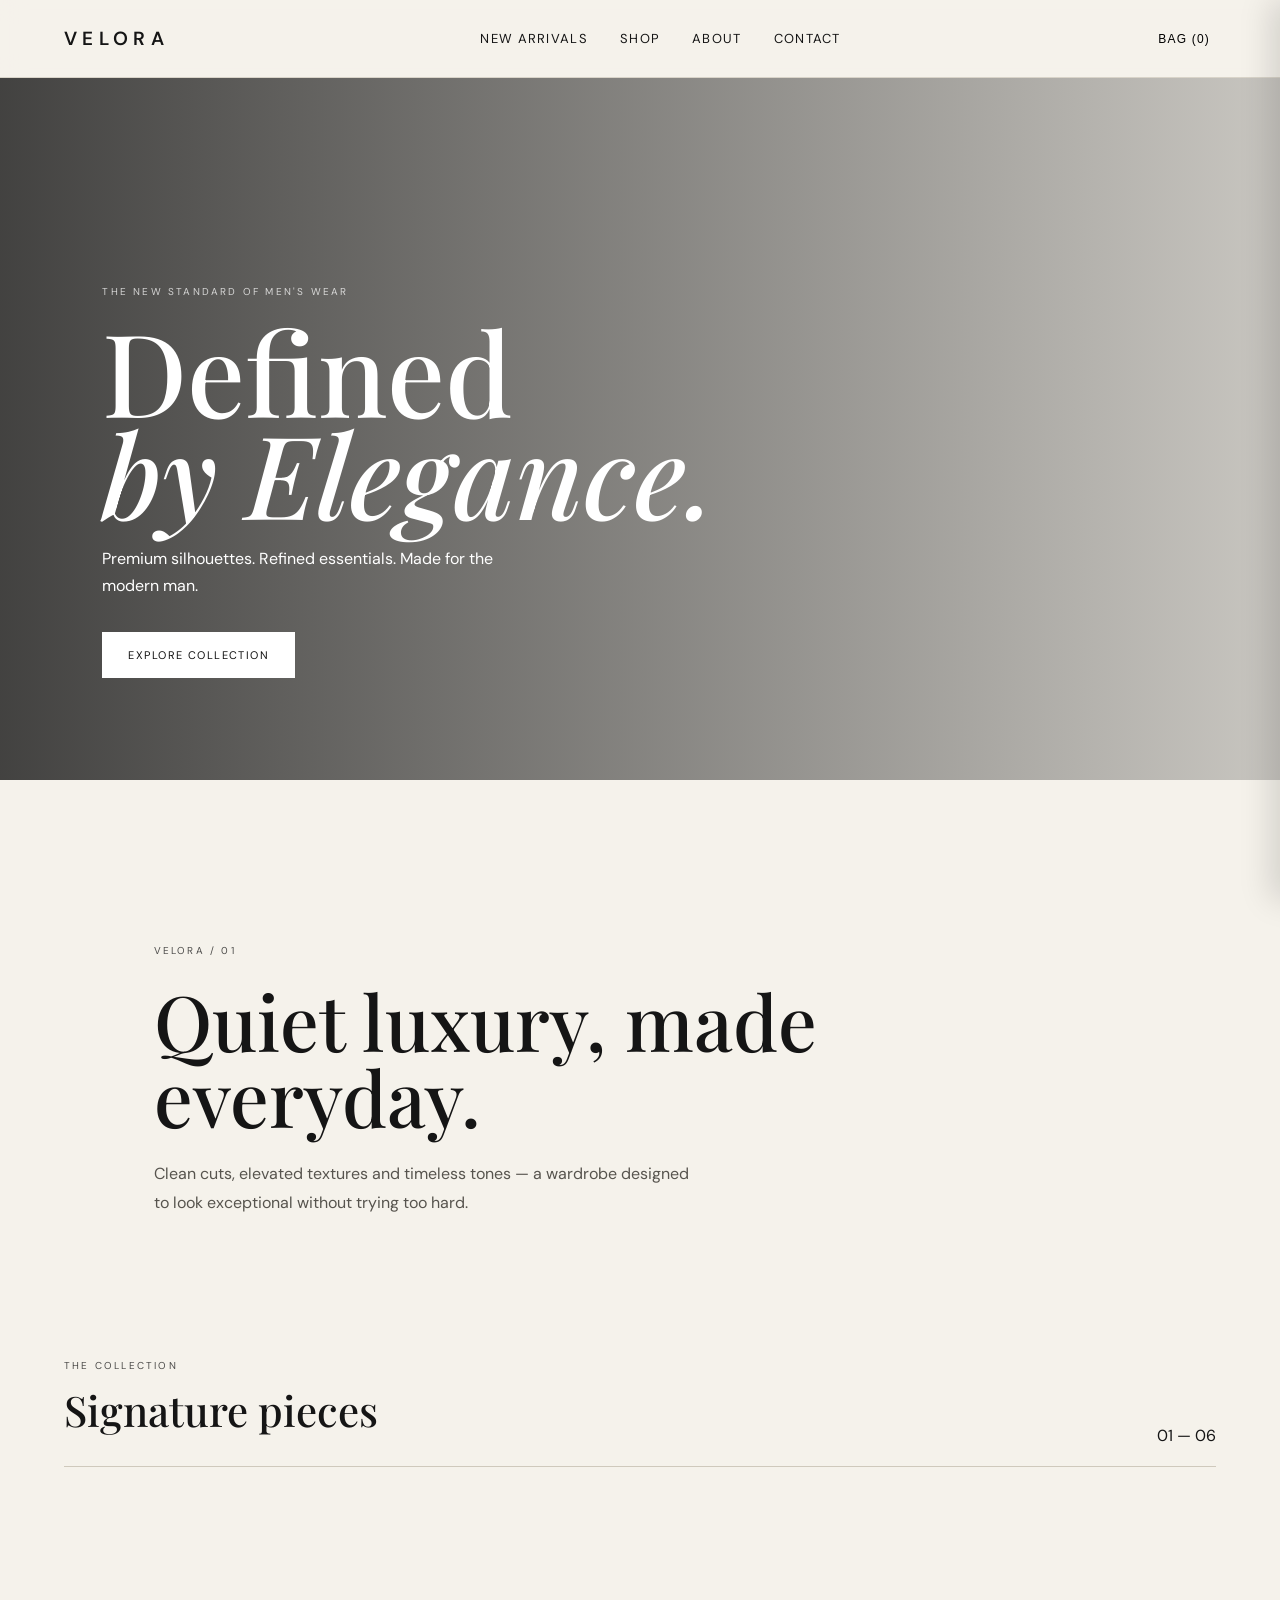
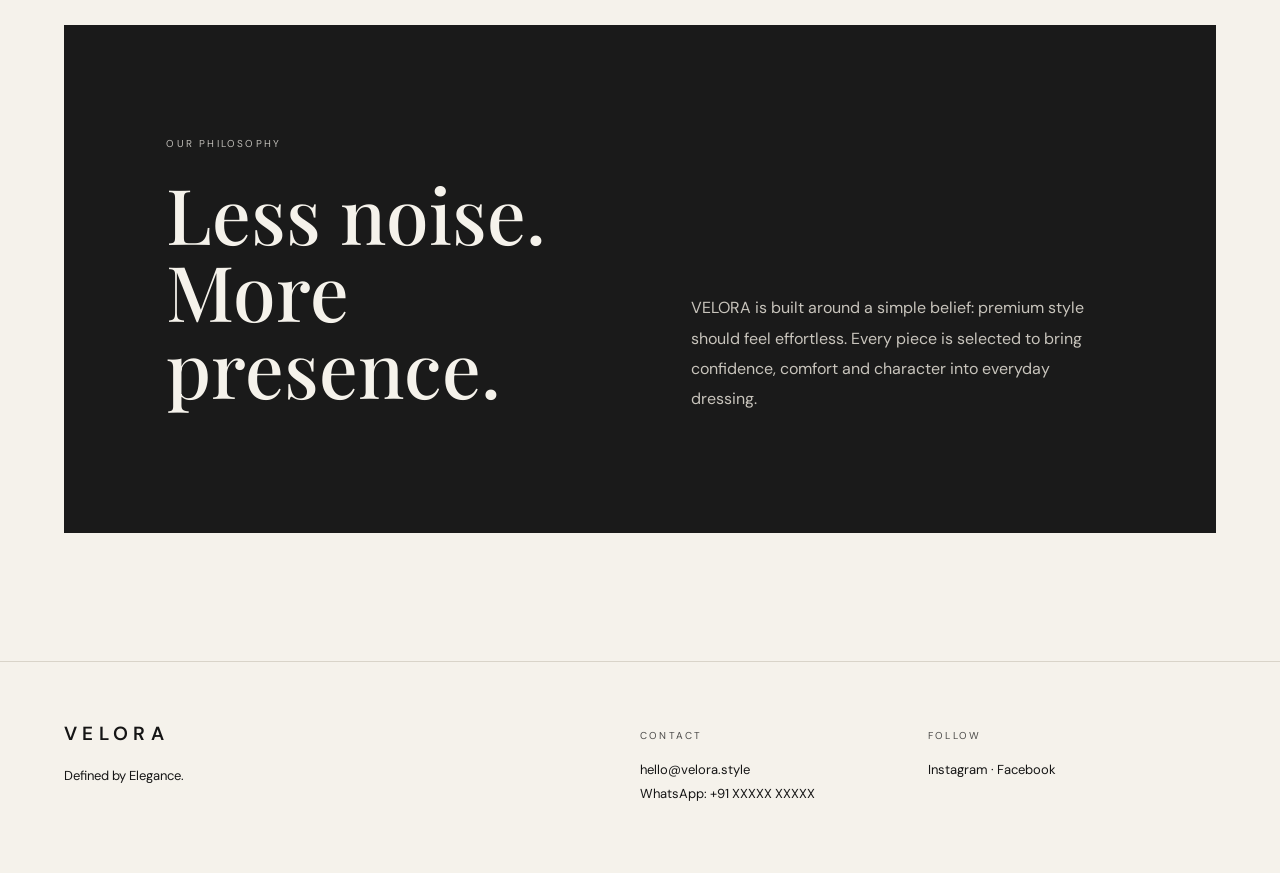
==== index.html @ 1e8ca7fe "Add files via upload" ====
<!doctype html><html><head><meta charset="utf-8"><meta name="viewport" content="width=device-width,initial-scale=1"><title>VELORA — Defined by Elegance</title><link rel="stylesheet" href="style.css"></head><body><header><a class="logo" href="#">VELORA</a><nav><a href="#new">New Arrivals</a><a href="#shop">Shop</a><a href="#about">About</a><a href="#contact">Contact</a></nav><button class="cart" onclick="toggleCart()">Bag (<span id="count">0</span>)</button></header><main><section class="hero"><div><p class="eyebrow">THE NEW STANDARD OF MEN'S WEAR</p><h1>Defined<br><i>by Elegance.</i></h1><p class="lead">Premium silhouettes. Refined essentials. Made for the modern man.</p><a class="btn" href="#shop">Explore Collection</a></div></section><section id="new" class="intro"><p class="eyebrow">VELORA / 01</p><h2>Quiet luxury, made everyday.</h2><p>Clean cuts, elevated textures and timeless tones — a wardrobe designed to look exceptional without trying too hard.</p></section><section id="shop" class="shop"><div class="section-head"><div><p class="eyebrow">THE COLLECTION</p><h2>Signature pieces</h2></div><span>01 — 06</span></div><div class="grid" id="products"></div></section><section id="about" class="story"><div><p class="eyebrow">OUR PHILOSOPHY</p><h2>Less noise.<br>More presence.</h2></div><p>VELORA is built around a simple belief: premium style should feel effortless. Every piece is selected to bring confidence, comfort and character into everyday dressing.</p></section></main><footer id="contact"><div><div class="logo">VELORA</div><p>Defined by Elegance.</p></div><div><p class="eyebrow">CONTACT</p><p>hello@velora.style<br>WhatsApp: +91 XXXXX XXXXX</p></div><div><p class="eyebrow">FOLLOW</p><p>Instagram · Facebook</p></div></footer><aside id="drawer"><button onclick="toggleCart()">×</button><h2>Your Bag</h2><div id="items">Your bag is empty.</div><div class="total">Total <strong>₹<span id="total">0</span></strong></div><button class="btn full" onclick="alert('Connect your payment gateway to activate checkout.')">Checkout</button></aside><script src="script.js"></script></body></html>
---- style.css ----
@import url('https://fonts.googleapis.com/css2?family=DM+Sans:wght@400;500;600&family=Playfair+Display:ital,wght@0,500;0,600;1,500&display=swap');*{box-sizing:border-box}body{margin:0;background:#f5f2eb;color:#151515;font-family:'DM Sans',sans-serif}a{text-decoration:none;color:inherit}header{height:78px;display:flex;align-items:center;justify-content:space-between;padding:0 5vw;border-bottom:1px solid #d9d4c9;position:sticky;top:0;background:#f5f2ebee;backdrop-filter:blur(12px);z-index:5}.logo{font-weight:600;letter-spacing:.28em;font-size:19px}nav{display:flex;gap:32px;font-size:13px;text-transform:uppercase;letter-spacing:.1em}button{border:0;background:none;cursor:pointer}.cart{text-transform:uppercase;letter-spacing:.1em;font-size:12px}.hero{min-height:78vh;display:flex;align-items:end;padding:8vw 8vw;background:linear-gradient(90deg,#161616cc,#16161633),url('https://images.unsplash.com/photo-1617137968427-85924c800a22?auto=format&fit=crop&w=1800&q=85') center/cover;color:#fff}.hero>div{max-width:650px}.eyebrow{font-size:10px;letter-spacing:.22em;text-transform:uppercase;opacity:.75}.hero h1{font:500 clamp(58px,9vw,125px)/.88 'Playfair Display',serif;margin:22px 0}.hero h1 i{font-weight:500}.lead{font-size:16px;max-width:450px;line-height:1.7;margin-bottom:32px}.btn{display:inline-block;padding:16px 26px;background:#fff;color:#111;text-transform:uppercase;letter-spacing:.13em;font-size:11px}.intro{padding:12vw 12vw 9vw;max-width:1000px}.intro h2,.story h2{font:500 clamp(40px,6vw,78px)/1 'Playfair Display',serif;margin:25px 0}.intro>p:last-child{max-width:550px;line-height:1.8;color:#57544e}.shop{padding:0 5vw 10vw}.section-head{display:flex;justify-content:space-between;align-items:end;border-bottom:1px solid #cfc9bc;padding-bottom:20px;margin-bottom:30px}.section-head h2{font:500 42px 'Playfair Display';margin:8px 0}.grid{display:grid;grid-template-columns:repeat(3,1fr);gap:22px}.product img{width:100%;aspect-ratio:4/5;object-fit:cover;display:block}.product .meta{display:flex;justify-content:space-between;padding:15px 2px}.product h3{font-size:14px;font-weight:500;margin:0 0 7px}.product p{font-size:12px;color:#777;margin:0}.price{font-size:13px}.add{border-bottom:1px solid #222;padding:0 0 3px;font-size:11px;text-transform:uppercase;letter-spacing:.08em}.story{margin:0 5vw 10vw;padding:8vw;background:#1a1a1a;color:#f5f2eb;display:grid;grid-template-columns:1fr 1fr;gap:8vw}.story p:last-child{line-height:1.9;align-self:end;max-width:440px;color:#c8c4bc}footer{padding:55px 5vw;display:grid;grid-template-columns:2fr 1fr 1fr;border-top:1px solid #d9d4c9;line-height:1.8;font-size:13px}#drawer{position:fixed;right:-420px;top:0;width:min(420px,100%);height:100%;background:#f5f2eb;z-index:10;padding:35px;transition:.35s;box-shadow:-10px 0 30px #0002}#drawer.open{right:0}#drawer>button{font-size:30px;float:right}.total{border-top:1px solid #ccc;margin-top:30px;padding-top:20px;display:flex;justify-content:space-between}.full{width:100%;margin-top:20px;background:#111;color:#fff}.item{display:flex;justify-content:space-between;padding:15px 0;border-bottom:1px solid #ddd;font-size:13px}@media(max-width:700px){nav{display:none}.hero{min-height:72vh;padding:10vw 6vw}.grid{grid-template-columns:repeat(2,1fr);gap:12px}.product .meta{display:block}.price{margin-top:8px}.story,footer{grid-template-columns:1fr}.story{padding:12vw 7vw;gap:30px}.intro{padding:18vw 7vw}.section-head h2{font-size:34px}}
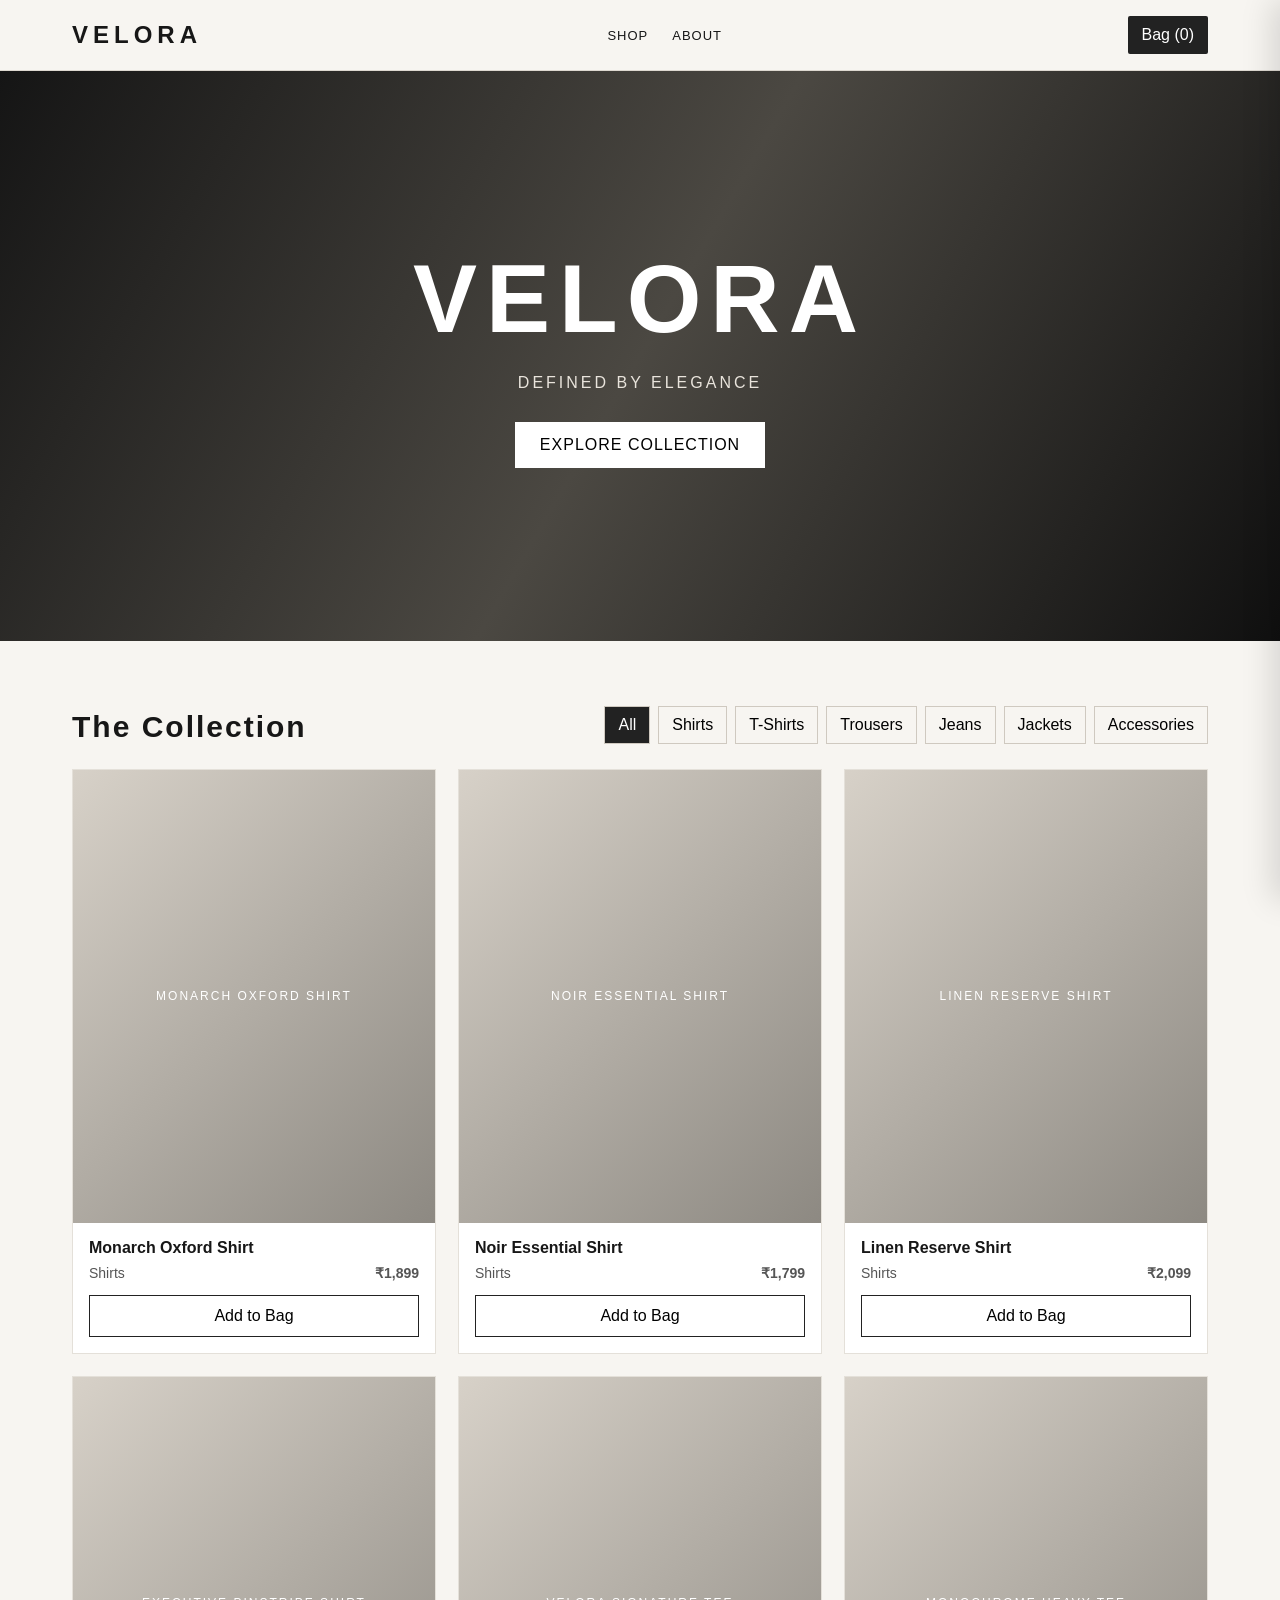
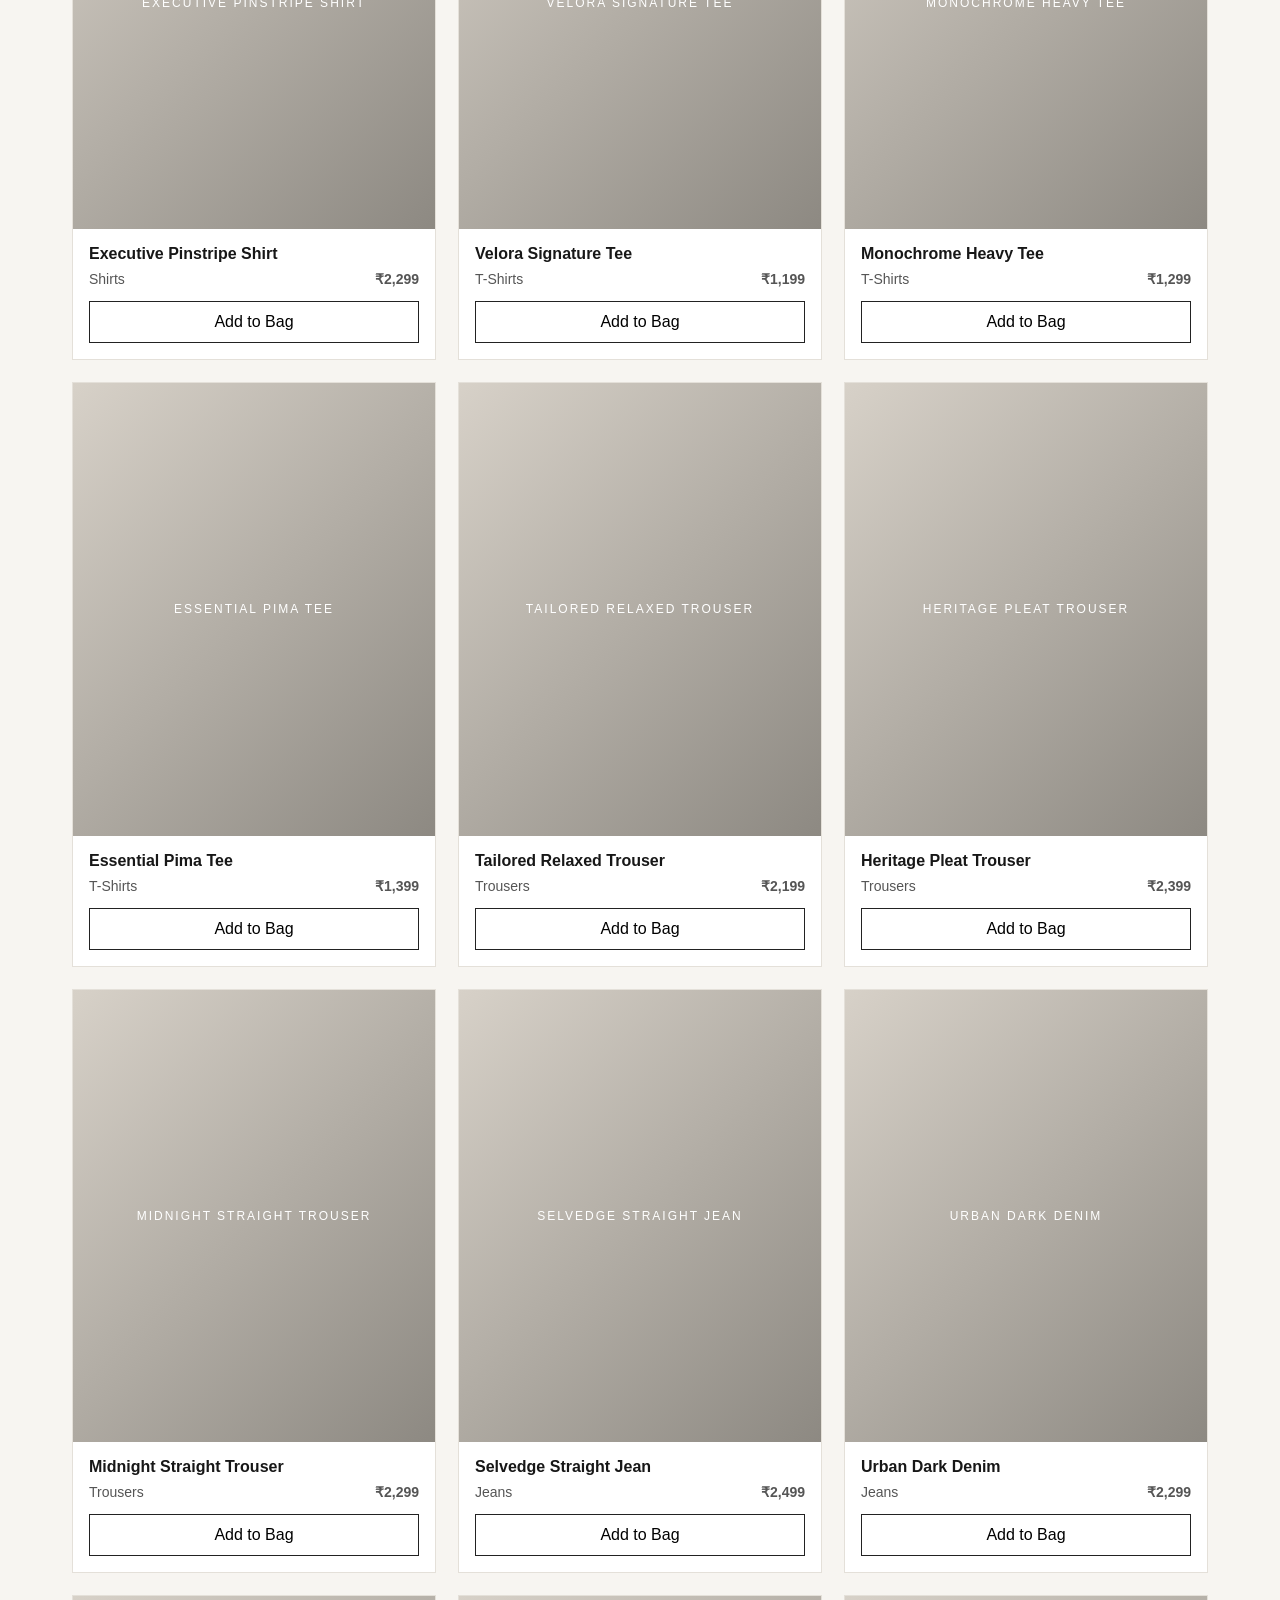
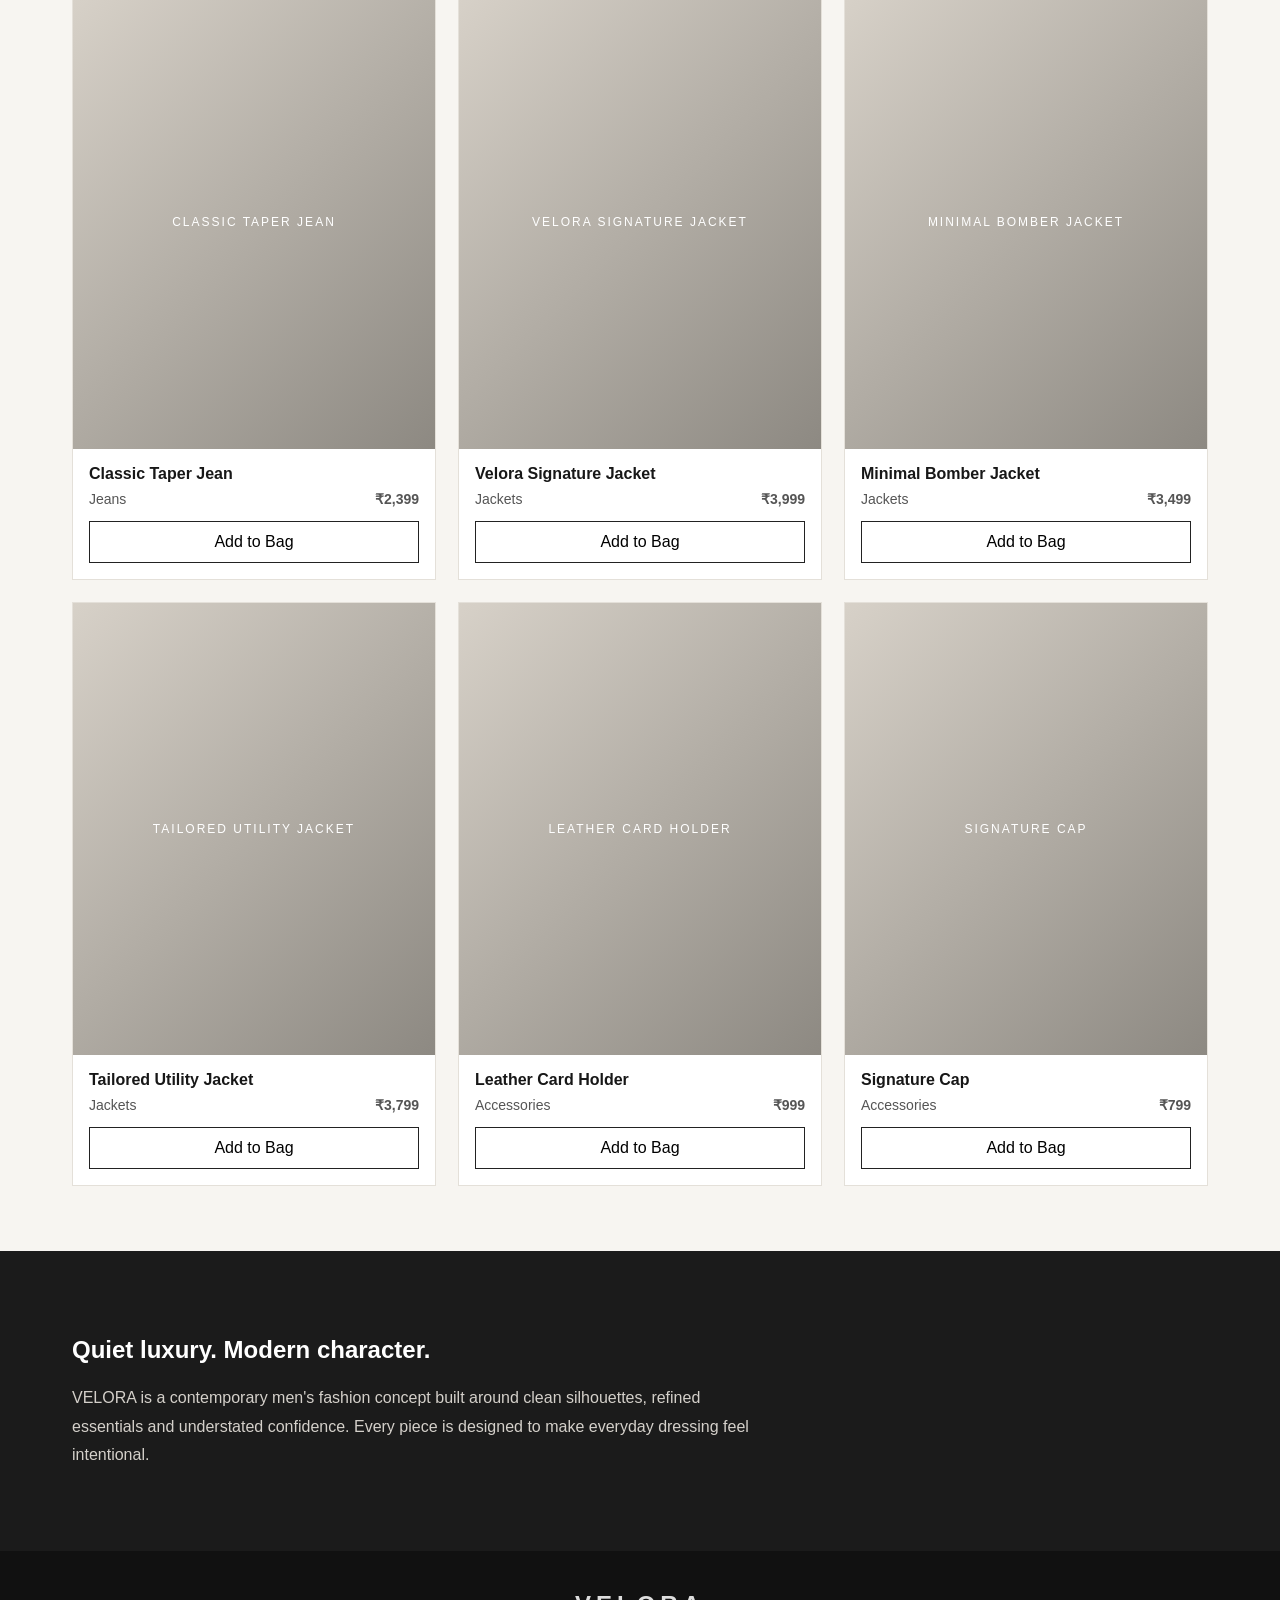
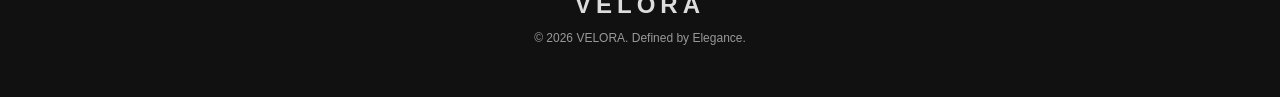
==== commit 7e3ad48e: "Add files via upload" ====
--- a/index.html
+++ b/index.html
@@ -1 +1,49 @@
-<!doctype html><html><head><meta charset="utf-8"><meta name="viewport" content="width=device-width,initial-scale=1"><title>VELORA — Defined by Elegance</title><link rel="stylesheet" href="style.css"></head><body><header><a class="logo" href="#">VELORA</a><nav><a href="#new">New Arrivals</a><a href="#shop">Shop</a><a href="#about">About</a><a href="#contact">Contact</a></nav><button class="cart" onclick="toggleCart()">Bag (<span id="count">0</span>)</button></header><main><section class="hero"><div><p class="eyebrow">THE NEW STANDARD OF MEN'S WEAR</p><h1>Defined<br><i>by Elegance.</i></h1><p class="lead">Premium silhouettes. Refined essentials. Made for the modern man.</p><a class="btn" href="#shop">Explore Collection</a></div></section><section id="new" class="intro"><p class="eyebrow">VELORA / 01</p><h2>Quiet luxury, made everyday.</h2><p>Clean cuts, elevated textures and timeless tones — a wardrobe designed to look exceptional without trying too hard.</p></section><section id="shop" class="shop"><div class="section-head"><div><p class="eyebrow">THE COLLECTION</p><h2>Signature pieces</h2></div><span>01 — 06</span></div><div class="grid" id="products"></div></section><section id="about" class="story"><div><p class="eyebrow">OUR PHILOSOPHY</p><h2>Less noise.<br>More presence.</h2></div><p>VELORA is built around a simple belief: premium style should feel effortless. Every piece is selected to bring confidence, comfort and character into everyday dressing.</p></section></main><footer id="contact"><div><div class="logo">VELORA</div><p>Defined by Elegance.</p></div><div><p class="eyebrow">CONTACT</p><p>hello@velora.style<br>WhatsApp: +91 XXXXX XXXXX</p></div><div><p class="eyebrow">FOLLOW</p><p>Instagram · Facebook</p></div></footer><aside id="drawer"><button onclick="toggleCart()">×</button><h2>Your Bag</h2><div id="items">Your bag is empty.</div><div class="total">Total <strong>₹<span id="total">0</span></strong></div><button class="btn full" onclick="alert('Connect your payment gateway to activate checkout.')">Checkout</button></aside><script src="script.js"></script></body></html>
+<!doctype html>
+<html lang="en">
+<head>
+<meta charset="utf-8">
+<meta name="viewport" content="width=device-width,initial-scale=1">
+<title>VELORA — Defined by Elegance</title>
+<meta name="description" content="VELORA — contemporary men's fashion. Defined by Elegance.">
+<style>
+*{box-sizing:border-box}body{margin:0;font-family:Arial,Helvetica,sans-serif;background:#f7f5f1;color:#171717}a{text-decoration:none;color:inherit}button{font:inherit;cursor:pointer}
+header{position:sticky;top:0;z-index:10;background:rgba(247,245,241,.96);border-bottom:1px solid #ddd8d0}.nav{max-width:1180px;margin:auto;height:70px;display:flex;align-items:center;justify-content:space-between;padding:0 22px}.logo{font-size:24px;letter-spacing:5px;font-weight:700}.navlinks{display:flex;gap:24px;font-size:13px;text-transform:uppercase;letter-spacing:1px}.bag{background:#222;color:#fff;border:0;padding:10px 14px;border-radius:2px}
+.hero{min-height:570px;display:grid;place-items:center;text-align:center;padding:80px 20px;background:linear-gradient(120deg,#151515,#4b4842,#101010)}.hero h1{color:#fff;font-size:clamp(46px,9vw,96px);letter-spacing:9px;margin:0}.hero p{color:#e9e4dc;letter-spacing:3px;text-transform:uppercase;margin:20px 0 30px}.cta{background:#fff;border:0;padding:14px 25px;text-transform:uppercase;letter-spacing:1px}
+.wrap{max-width:1180px;margin:auto;padding:65px 22px}.sectionhead{display:flex;justify-content:space-between;align-items:end;gap:20px;margin-bottom:25px}.sectionhead h2{font-size:30px;margin:0;letter-spacing:2px}.filters{display:flex;gap:8px;flex-wrap:wrap}.filter{background:transparent;border:1px solid #cfc9c0;padding:9px 13px}.filter.active,.filter:hover{background:#222;color:#fff}
+.grid{display:grid;grid-template-columns:repeat(3,1fr);gap:22px}.card{background:#fff;border:1px solid #e4e0d9}.photo{aspect-ratio:4/5;background:linear-gradient(135deg,#d7d1c8,#8d8982);display:grid;place-items:center;text-align:center;color:#fff;letter-spacing:2px;font-size:12px;padding:15px}.info{padding:16px}.name{font-weight:600}.meta{display:flex;justify-content:space-between;margin-top:8px;color:#555;font-size:14px}.card button{width:100%;margin-top:14px;padding:11px;border:1px solid #222;background:#fff}.card button:hover{background:#222;color:#fff}
+.about{background:#1b1b1b;color:#fff}.about p{max-width:700px;color:#d4d0ca;line-height:1.8}footer{background:#111;color:#ddd;padding:40px 22px;text-align:center}.small{font-size:12px;color:#999}
+.drawer{position:fixed;right:0;top:0;height:100%;width:min(410px,92vw);background:#fff;z-index:30;transform:translateX(100%);transition:.25s;padding:25px;box-shadow:-8px 0 30px #0002;overflow:auto}.drawer.open{transform:translateX(0)}.drawerhead{display:flex;justify-content:space-between;align-items:center}.close{border:0;background:none;font-size:24px}.cartitem{border-bottom:1px solid #ddd;padding:14px 0}.qty{display:flex;gap:8px;align-items:center;margin-top:8px}.qty button{border:1px solid #ccc;background:#fff;width:28px;height:28px}.checkout{width:100%;padding:14px;background:#222;color:#fff;border:0;margin-top:20px}
+@media(max-width:760px){.navlinks{display:none}.grid{grid-template-columns:repeat(2,1fr)}.hero{min-height:500px}.wrap{padding:45px 15px}.sectionhead{display:block}.filters{margin-top:18px}.grid{gap:12px}.info{padding:12px}}@media(max-width:460px){.grid{grid-template-columns:1fr}.logo{font-size:20px}}
+</style>
+</head>
+<body>
+<header><div class="nav"><a class="logo" href="#">VELORA</a><nav class="navlinks"><a href="#shop">Shop</a><a href="#about">About</a></nav><button class="bag" onclick="openCart()">Bag (<span id="count">0</span>)</button></div></header>
+<section class="hero"><div><h1>VELORA</h1><p>Defined by Elegance</p><button class="cta" onclick="document.querySelector('#shop').scrollIntoView({behavior:'smooth'})">Explore Collection</button></div></section>
+<section id="shop" class="wrap"><div class="sectionhead"><h2>The Collection</h2><div id="filters" class="filters"></div></div><div id="products" class="grid"></div></section>
+<section id="about" class="about"><div class="wrap"><h2>Quiet luxury. Modern character.</h2><p>VELORA is a contemporary men's fashion concept built around clean silhouettes, refined essentials and understated confidence. Every piece is designed to make everyday dressing feel intentional.</p></div></section>
+<footer><div class="logo">VELORA</div><p class="small">© 2026 VELORA. Defined by Elegance.</p></footer>
+<aside id="drawer" class="drawer"><div class="drawerhead"><h2>Your Bag</h2><button class="close" onclick="closeCart()">×</button></div><div id="cart"></div><div id="total"></div><button class="checkout" onclick="checkout()">Proceed to Checkout</button></aside>
+<script>
+const products=[
+["S01","Monarch Oxford Shirt","Shirts",1899],["S02","Noir Essential Shirt","Shirts",1799],["S03","Linen Reserve Shirt","Shirts",2099],["S04","Executive Pinstripe Shirt","Shirts",2299],
+["T01","Velora Signature Tee","T-Shirts",1199],["T02","Monochrome Heavy Tee","T-Shirts",1299],["T03","Essential Pima Tee","T-Shirts",1399],
+["P01","Tailored Relaxed Trouser","Trousers",2199],["P02","Heritage Pleat Trouser","Trousers",2399],["P03","Midnight Straight Trouser","Trousers",2299],
+["J01","Selvedge Straight Jean","Jeans",2499],["J02","Urban Dark Denim","Jeans",2299],["J03","Classic Taper Jean","Jeans",2399],
+["K01","Velora Signature Jacket","Jackets",3999],["K02","Minimal Bomber Jacket","Jackets",3499],["K03","Tailored Utility Jacket","Jackets",3799],
+["A01","Leather Card Holder","Accessories",999],["A02","Signature Cap","Accessories",799]
+];
+let cart=JSON.parse(localStorage.getItem("veloraCart")||"[]");
+const cats=["All",...new Set(products.map(p=>p[2]))];
+const productsEl=document.getElementById("products"),filters=document.getElementById("filters"),cartEl=document.getElementById("cart"),total=document.getElementById("total"),drawer=document.getElementById("drawer"),count=document.getElementById("count");
+function renderFilters(){filters.innerHTML=cats.map(c=>`<button class="filter ${c==="All"?"active":""}" onclick="filterCat('${c}',this)">${c}</button>`).join("")}
+function render(list=products){productsEl.innerHTML=list.map(p=>`<article class="card"><div class="photo">${p[1].toUpperCase()}</div><div class="info"><div class="name">${p[1]}</div><div class="meta"><span>${p[2]}</span><b>₹${p[3].toLocaleString("en-IN")}</b></div><button onclick="add('${p[0]}')">Add to Bag</button></div></article>`).join("")}
+function filterCat(c,b){document.querySelectorAll(".filter").forEach(x=>x.classList.remove("active"));b.classList.add("active");render(c==="All"?products:products.filter(p=>p[2]===c))}
+function add(id){cart.push(id);save();openCart()}
+function save(){localStorage.setItem("veloraCart",JSON.stringify(cart));count.textContent=cart.length;renderCart()}
+function renderCart(){if(!cart.length){cartEl.innerHTML="<p>Your bag is empty.</p>";total.innerHTML="";return}let map={};cart.forEach(id=>map[id]=(map[id]||0)+1);cartEl.innerHTML=Object.entries(map).map(([id,q])=>{let p=products.find(x=>x[0]===id);return `<div class="cartitem"><b>${p[1]}</b><br>₹${p[3].toLocaleString("en-IN")} × ${q}<div class="qty"><button onclick="change('${id}',-1)">−</button><span>${q}</span><button onclick="change('${id}',1)">+</button></div></div>`}).join("");let sum=cart.reduce((s,id)=>s+products.find(p=>p[0]===id)[3],0);total.innerHTML=`<h3>Total: ₹${sum.toLocaleString("en-IN")}</h3>`}
+function change(id,n){if(n>0)cart.push(id);else{let i=cart.indexOf(id);if(i>=0)cart.splice(i,1)}save()}
+function openCart(){drawer.classList.add("open");renderCart()}function closeCart(){drawer.classList.remove("open")}
+function checkout(){if(!cart.length)return alert("Your bag is empty.");alert("Checkout and payment will be connected in the next stage.")}
+renderFilters();render();save();
+</script>
+</body></html>
